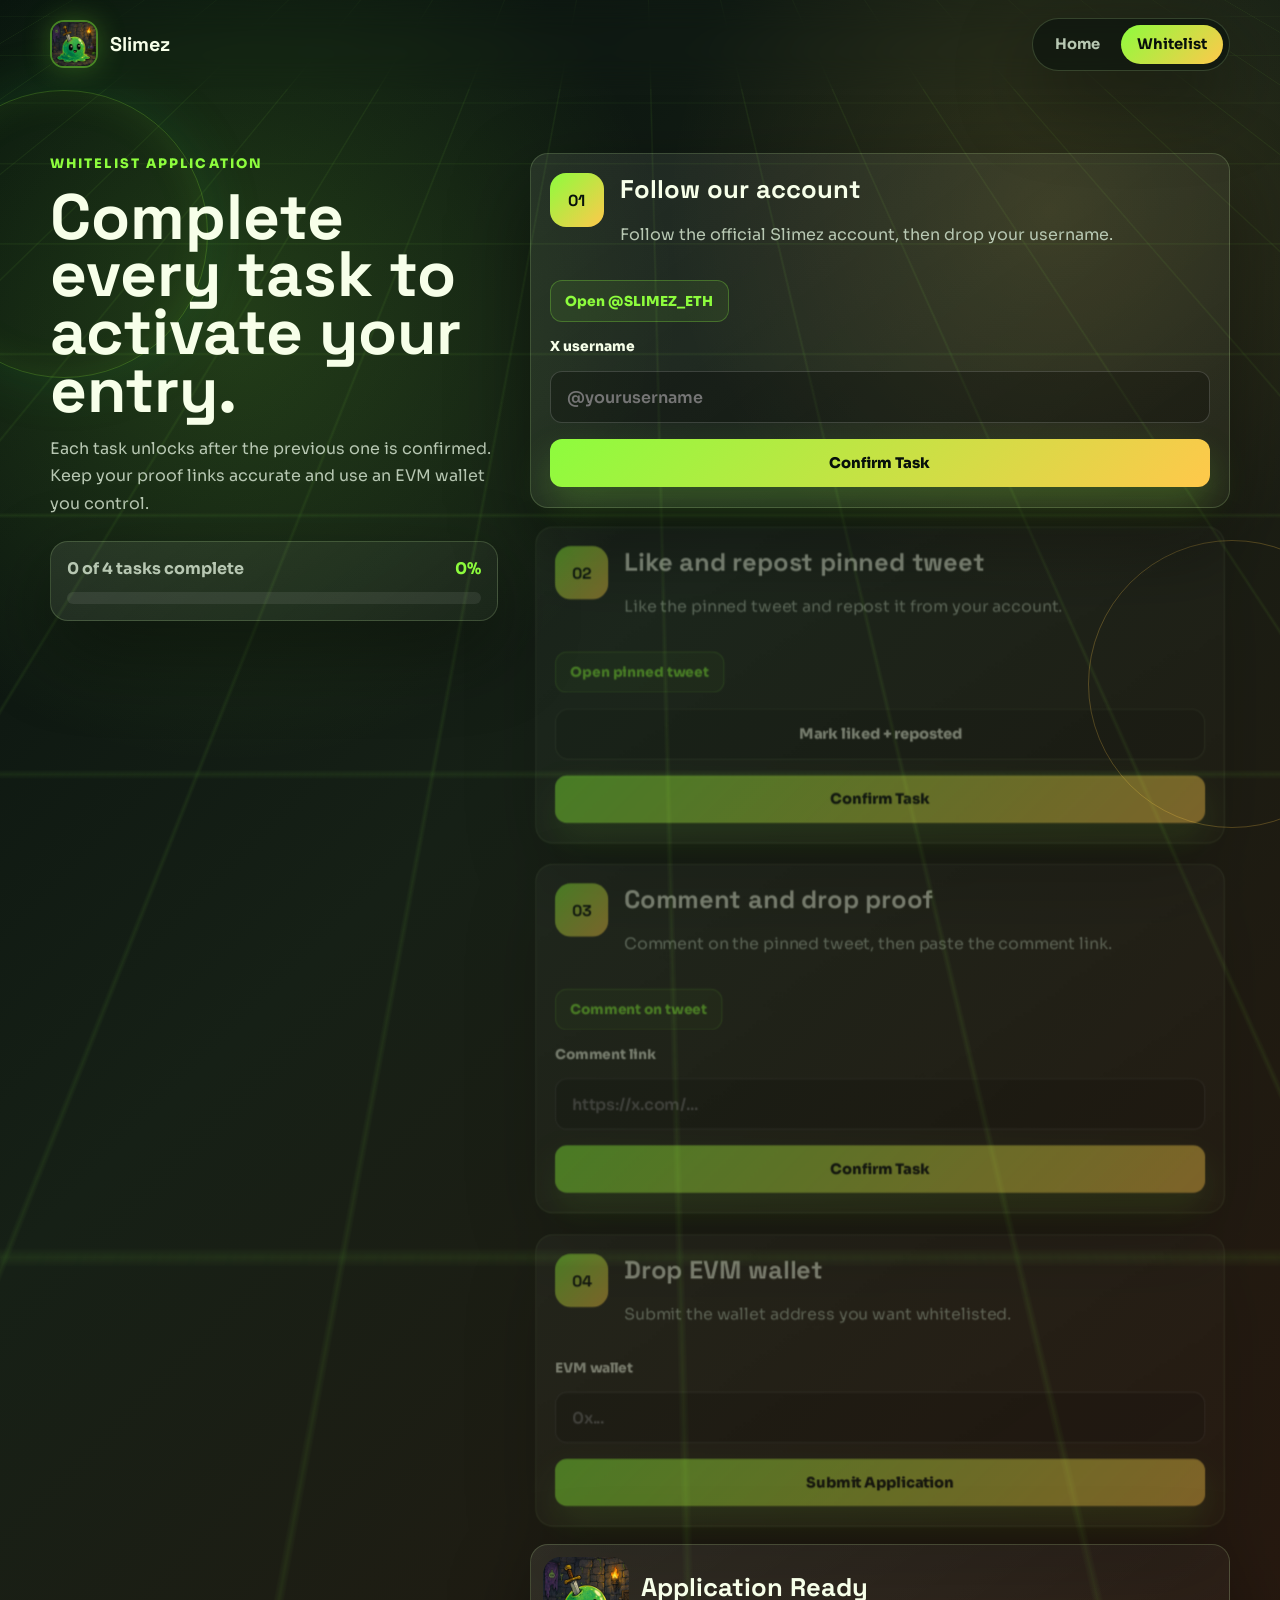
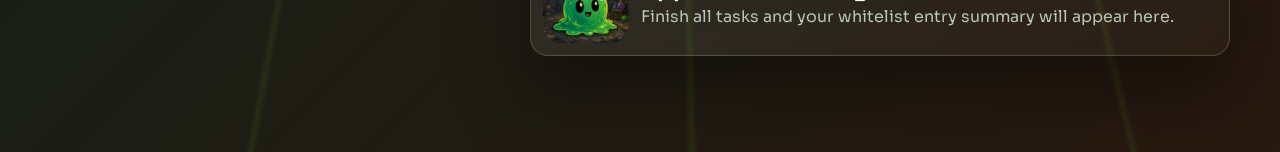
==== whitelist.html @ 78d11da3 "Initial commit - Slimez NFT Landing Page" ====
<!DOCTYPE html>
<html lang="en">
<head>
  <meta charset="UTF-8">
  <meta name="viewport" content="width=device-width, initial-scale=1.0">
  <title>Slimez | Whitelist Application</title>
  <link rel="preconnect" href="https://fonts.googleapis.com">
  <link rel="preconnect" href="https://fonts.gstatic.com" crossorigin>
  <link href="https://fonts.googleapis.com/css2?family=Space+Grotesk:wght@500;600;700&family=Sora:wght@400;500;600;700&display=swap" rel="stylesheet">
  <link rel="icon" type="image/jpg" href="LOGO.jpg">
  <link rel="stylesheet" href="styles.css">
</head>
<body>
  <div class="scene-grid" aria-hidden="true"></div>
  <div class="orbital orbital-a" aria-hidden="true"></div>
  <div class="orbital orbital-b" aria-hidden="true"></div>

  <header class="site-header">
    <a class="brand" href="index.html" aria-label="Slimez home">
      <img src="LOGO.jpg" alt="Slimez logo">
      <span>Slimez</span>
    </a>
    <nav class="nav-links" aria-label="Primary navigation">
      <a href="index.html">Home</a>
      <a class="active" href="whitelist.html">Whitelist</a>
    </nav>
  </header>

  <main class="page-shell application-layout">
    <section class="application-intro reveal">
      <p class="eyebrow">Whitelist Application</p>
      <h1>Complete every task to activate your entry.</h1>
      <p>Each task unlocks after the previous one is confirmed. Keep your proof links accurate and use an EVM wallet you control.</p>
      <div class="progress-panel" aria-label="Application progress">
        <div class="progress-copy">
          <span id="progressLabel">0 of 4 tasks complete</span>
          <strong id="progressPercent">0%</strong>
        </div>
        <div class="progress-track">
          <div id="progressFill" class="progress-fill"></div>
        </div>
      </div>
    </section>

    <section class="checklist-shell reveal delay-1" aria-label="Whitelist task checklist">
      <form id="whitelistForm" class="task-list">
        <article class="task-card active" data-task="0">
          <div class="task-head">
            <span class="task-number">01</span>
            <div>
              <h2>Follow our account</h2>
              <p>Follow the official Slimez account, then drop your username.</p>
            </div>
          </div>
          <a class="task-link" href="https://x.com/SLIMEZ_ETH" target="_blank" rel="noopener noreferrer">Open @SLIMEZ_ETH</a>
          <label for="username">X username</label>
          <input id="username" name="username" type="text" placeholder="@yourusername" autocomplete="off" required>
          <button type="button" class="button primary task-next">Confirm Task</button>
        </article>

        <article class="task-card locked" data-task="1">
          <div class="task-head">
            <span class="task-number">02</span>
            <div>
              <h2>Like and repost pinned tweet</h2>
              <p>Like the pinned tweet and repost it from your account.</p>
            </div>
          </div>
          <a class="task-link" href="https://x.com/SLIMEZ_ETH/status/2051408380132999230" target="_blank" rel="noopener noreferrer">Open pinned tweet</a>
          <button type="button" class="proof-toggle" id="pinnedTweet" data-confirmed="false" aria-pressed="false">Mark liked + reposted</button>
          <p class="task-error" data-error-for="pinnedTweet">Please confirm that you liked and reposted the tweet.</p>
          <button type="button" class="button primary task-next">Confirm Task</button>
        </article>

        <article class="task-card locked" data-task="2">
          <div class="task-head">
            <span class="task-number">03</span>
            <div>
              <h2>Comment and drop proof</h2>
              <p>Comment on the pinned tweet, then paste the comment link.</p>
            </div>
          </div>
          <a class="task-link" href="https://x.com/SLIMEZ_ETH/status/2051408380132999230" target="_blank" rel="noopener noreferrer">Comment on tweet</a>
          <label for="commentLink">Comment link</label>
          <input id="commentLink" name="commentLink" type="url" placeholder="https://x.com/..." required>
          <button type="button" class="button primary task-next">Confirm Task</button>
        </article>

        <article class="task-card locked" data-task="3">
          <div class="task-head">
            <span class="task-number">04</span>
            <div>
              <h2>Drop EVM wallet</h2>
              <p>Submit the wallet address you want whitelisted.</p>
            </div>
          </div>
          <label for="wallet">EVM wallet</label>
          <input id="wallet" name="wallet" type="text" placeholder="0x..." minlength="42" maxlength="42" required>
          <button type="submit" class="button primary">Submit Application</button>
        </article>
      </form>

      <aside class="submission-card" id="submissionCard" aria-live="polite">
        <img src="LOGO.jpg" alt="Slimez mascot">
        <div>
          <h2>Application Ready</h2>
          <p>Finish all tasks and your whitelist entry summary will appear here.</p>
        </div>
      </aside>
    </section>
  </main>

  <!-- Success Modal -->
  <div id="successModal" class="modal-overlay">
    <div class="modal-content">
      <div class="modal-header">
        <img src="LOGO.jpg" alt="Success Slime" class="modal-slime">
        <h2>Dungeon Cleared!</h2>
      </div>
      <p>Your whitelist application has been submitted successfully. Complete the final step by sharing your progress on X.</p>
      <div class="modal-actions">
        <a id="tweetBtn" href="#" target="_blank" class="button primary">Share on X</a>
        <button type="button" class="button ghost" onclick="document.getElementById('successModal').classList.remove('active')">Close</button>
      </div>
    </div>
  </div>

  <script src="app.js?v=2"></script>
</body>
</html>
---- styles.css ----
:root {
  color-scheme: dark;
  --ink: #f7ffe9;
  --muted: #b7c7b2;
  --acid: #8dfc3d;
  --moss: #23b153;
  --gold: #ffc84b;
  --ember: #ff7438;
  --violet: #7f5cff;
  --panel: rgba(12, 22, 18, 0.78);
  --panel-strong: rgba(20, 35, 26, 0.94);
  --line: rgba(212, 255, 169, 0.18);
  --shadow: 0 30px 80px rgba(0, 0, 0, 0.42);
}

* {
  box-sizing: border-box;
}

html {
  scroll-behavior: smooth;
}

body {
  min-height: 100vh;
  margin: 0;
  overflow-x: hidden;
  color: var(--ink);
  font-family: "Sora", Arial, sans-serif;
  background:
    radial-gradient(circle at 18% 18%, rgba(141, 252, 61, 0.17), transparent 28rem),
    radial-gradient(circle at 82% 12%, rgba(255, 200, 75, 0.13), transparent 24rem),
    linear-gradient(135deg, #06100d 0%, #162016 42%, #28180f 100%);
}

a {
  color: inherit;
  text-decoration: none;
}

.scene-grid {
  position: fixed;
  inset: 0;
  z-index: -3;
  background-image:
    linear-gradient(rgba(141, 252, 61, 0.07) 1px, transparent 1px),
    linear-gradient(90deg, rgba(141, 252, 61, 0.07) 1px, transparent 1px);
  background-size: 72px 72px;
  transform: perspective(700px) rotateX(64deg) translateY(-20%);
  transform-origin: top;
  animation: gridDrift 18s linear infinite;
}

.orbital {
  position: fixed;
  z-index: -2;
  width: 18rem;
  aspect-ratio: 1;
  border: 1px solid rgba(141, 252, 61, 0.24);
  border-radius: 50%;
  filter: blur(0.2px);
  animation: slowSpin 18s linear infinite;
}

.orbital-a {
  top: 10%;
  left: -5rem;
  box-shadow: inset 0 0 40px rgba(141, 252, 61, 0.1), 0 0 60px rgba(35, 177, 83, 0.16);
}

.orbital-b {
  right: -6rem;
  bottom: 8%;
  border-color: rgba(255, 200, 75, 0.26);
  animation-duration: 23s;
}

.site-header {
  position: sticky;
  top: 0;
  z-index: 20;
  display: flex;
  align-items: center;
  justify-content: space-between;
  gap: 1rem;
  width: min(1180px, calc(100% - 32px));
  margin: 0 auto;
  padding: 18px 0;
  backdrop-filter: blur(16px);
}

.brand {
  display: inline-flex;
  align-items: center;
  gap: 0.75rem;
  font-family: "Space Grotesk", sans-serif;
  font-size: 1.24rem;
  font-weight: 700;
}

.brand img {
  width: 48px;
  height: 48px;
  border: 2px solid rgba(141, 252, 61, 0.46);
  border-radius: 14px;
  object-fit: cover;
  box-shadow: 0 0 28px rgba(141, 252, 61, 0.26);
}

.nav-links {
  display: flex;
  gap: 0.35rem;
  padding: 0.35rem;
  border: 1px solid var(--line);
  border-radius: 999px;
  background: rgba(5, 13, 10, 0.54);
  box-shadow: var(--shadow);
}

.nav-links a {
  padding: 0.68rem 1rem;
  border-radius: 999px;
  color: var(--muted);
  font-size: 0.92rem;
  font-weight: 700;
  transition: 0.25s ease;
}

.nav-links a:hover,
.nav-links a.active {
  color: #07100b;
  background: linear-gradient(135deg, var(--acid), var(--gold));
}

.page-shell {
  width: min(1180px, calc(100% - 32px));
  margin: 0 auto;
}

.hero {
  display: grid;
  grid-template-columns: minmax(0, 1fr) minmax(320px, 0.82fr);
  align-items: center;
  gap: 4rem;
  min-height: calc(100vh - 88px);
  padding: 4rem 0 5rem;
}

.eyebrow {
  margin: 0 0 0.85rem;
  color: var(--acid);
  font-size: 0.82rem;
  font-weight: 800;
  letter-spacing: 0.16em;
  text-transform: uppercase;
}

h1,
h2 {
  margin: 0;
  font-family: "Space Grotesk", sans-serif;
  letter-spacing: 0;
}

h1 {
  max-width: 760px;
  font-size: clamp(3rem, 8vw, 6.9rem);
  line-height: 0.9;
}

h2 {
  font-size: clamp(1.25rem, 2vw, 1.65rem);
}

p {
  color: var(--muted);
  line-height: 1.7;
}

.hero-text {
  max-width: 620px;
  margin: 1.35rem 0 0;
  font-size: 1.08rem;
}

.hero-actions {
  display: flex;
  flex-wrap: wrap;
  gap: 0.9rem;
  margin-top: 2rem;
}

.button {
  display: inline-flex;
  align-items: center;
  justify-content: center;
  min-height: 48px;
  padding: 0.85rem 1.15rem;
  border: 0;
  border-radius: 12px;
  font: 800 0.92rem "Sora", sans-serif;
  cursor: pointer;
  transition: transform 0.24s ease, box-shadow 0.24s ease, opacity 0.24s ease;
}

.button:hover {
  transform: translateY(-2px);
}

.button.primary {
  color: #07100b;
  background: linear-gradient(135deg, var(--acid), var(--gold));
  box-shadow: 0 18px 36px rgba(141, 252, 61, 0.22);
}

.button.ghost {
  border: 1px solid var(--line);
  color: var(--ink);
  background: rgba(255, 255, 255, 0.05);
}

.hero-stage {
  position: relative;
  display: grid;
  min-height: 560px;
  place-items: center;
  perspective: 1000px;
}

.slime-card {
  position: relative;
  width: min(92vw, 420px);
  aspect-ratio: 1;
  overflow: hidden;
  border: 1px solid rgba(141, 252, 61, 0.32);
  border-radius: 32px;
  background: var(--panel);
  box-shadow: var(--shadow), 0 0 80px rgba(141, 252, 61, 0.18);
  transform-style: preserve-3d;
  animation: floatCard 5.8s ease-in-out infinite;
}

.slime-card img,
.submission-card img,
.relic-core img {
  width: 100%;
  height: 100%;
  object-fit: cover;
}

.shine {
  position: absolute;
  inset: 0;
  background: linear-gradient(120deg, transparent 18%, rgba(255, 255, 255, 0.26), transparent 48%);
  transform: translateX(-120%);
  animation: shineSweep 3.8s ease-in-out infinite;
}

.floating-token {
  position: absolute;
  display: grid;
  width: 76px;
  height: 76px;
  place-items: center;
  border: 1px solid rgba(255, 255, 255, 0.16);
  border-radius: 22px;
  color: #07100b;
  background: linear-gradient(135deg, var(--gold), var(--acid));
  box-shadow: 0 18px 35px rgba(0, 0, 0, 0.32);
  font-family: "Space Grotesk", sans-serif;
  font-weight: 900;
  animation: tokenBob 4s ease-in-out infinite;
}

.token-one {
  top: 12%;
  right: 6%;
}

.token-two {
  left: 5%;
  bottom: 20%;
  animation-delay: -1.2s;
}

.token-three {
  right: 16%;
  bottom: 10%;
  animation-delay: -2.1s;
}

.feature-band {
  padding: 4.5rem 0 6rem;
  border-top: 1px solid var(--line);
  background: rgba(0, 0, 0, 0.2);
}

.feature-grid,
.jewelry-grid {
  display: grid;
  grid-template-columns: repeat(3, minmax(0, 1fr));
  gap: 1rem;
}

.feature,
.jewel-card,
.task-card,
.submission-card,
.progress-panel {
  border: 1px solid var(--line);
  border-radius: 18px;
  background: linear-gradient(145deg, rgba(255, 255, 255, 0.08), rgba(255, 255, 255, 0.025));
  box-shadow: var(--shadow);
  backdrop-filter: blur(18px);
}

.feature,
.jewel-card {
  min-height: 230px;
  padding: 1.35rem;
  transform-style: preserve-3d;
  transition: transform 0.25s ease, border-color 0.25s ease;
}

.feature:hover,
.jewel-card:hover {
  border-color: rgba(141, 252, 61, 0.46);
  transform: translateY(-8px) rotateX(3deg);
}

.feature span {
  color: var(--gold);
  font-family: "Space Grotesk", sans-serif;
  font-size: 2.3rem;
  font-weight: 800;
}

.application-layout {
  display: grid;
  grid-template-columns: 0.78fr 1.22fr;
  gap: 2rem;
  padding: 4rem 0 6rem;
}

.application-intro {
  position: sticky;
  top: 96px;
  align-self: start;
}

.application-intro h1,
.jewelry-hero h1 {
  font-size: clamp(2.5rem, 5vw, 5.4rem);
}

.progress-panel {
  margin-top: 1.5rem;
  padding: 1rem;
}

.progress-copy {
  display: flex;
  align-items: center;
  justify-content: space-between;
  gap: 1rem;
  margin-bottom: 0.85rem;
  color: var(--muted);
  font-weight: 700;
}

.progress-copy strong {
  color: var(--acid);
}

.progress-track {
  height: 12px;
  overflow: hidden;
  border-radius: 99px;
  background: rgba(255, 255, 255, 0.08);
}

.progress-fill {
  width: 0;
  height: 100%;
  border-radius: inherit;
  background: linear-gradient(90deg, var(--moss), var(--acid), var(--gold));
  transition: width 0.42s ease;
}

.checklist-shell {
  display: grid;
  gap: 1rem;
}

.task-list {
  display: grid;
  gap: 1rem;
}

.task-card {
  position: relative;
  display: grid;
  gap: 1rem;
  padding: 1.2rem;
  transition: opacity 0.3s ease, transform 0.3s ease, border-color 0.3s ease;
}

.task-card.locked {
  opacity: 0.42;
  pointer-events: none;
  transform: scale(0.985);
}

.task-card.complete {
  border-color: rgba(141, 252, 61, 0.56);
}

.task-card.complete::after {
  content: "Complete";
  position: absolute;
  top: 1rem;
  right: 1rem;
  padding: 0.38rem 0.62rem;
  border-radius: 999px;
  color: #07100b;
  background: var(--acid);
  font-size: 0.72rem;
  font-weight: 900;
}

.task-head {
  display: grid;
  grid-template-columns: auto 1fr;
  gap: 1rem;
}

.task-number {
  display: grid;
  width: 54px;
  height: 54px;
  place-items: center;
  border-radius: 16px;
  color: #07100b;
  background: linear-gradient(135deg, var(--acid), var(--gold));
  font-family: "Space Grotesk", sans-serif;
  font-weight: 900;
}

label {
  color: var(--ink);
  font-size: 0.86rem;
  font-weight: 800;
}

.task-link {
  display: inline-flex;
  align-items: center;
  justify-content: center;
  width: fit-content;
  min-height: 42px;
  padding: 0.68rem 0.9rem;
  border: 1px solid rgba(141, 252, 61, 0.28);
  border-radius: 12px;
  color: var(--acid);
  background: rgba(141, 252, 61, 0.08);
  font-size: 0.86rem;
  font-weight: 900;
  transition: transform 0.24s ease, border-color 0.24s ease;
}

.task-link:hover {
  border-color: rgba(141, 252, 61, 0.72);
  transform: translateY(-2px);
}

input[type="text"],
input[type="url"] {
  width: 100%;
  min-height: 52px;
  padding: 0 1rem;
  border: 1px solid rgba(255, 255, 255, 0.16);
  border-radius: 12px;
  outline: 0;
  color: var(--ink);
  background: rgba(0, 0, 0, 0.26);
  font: 600 1rem "Sora", sans-serif;
}

input:focus {
  border-color: var(--acid);
  box-shadow: 0 0 0 4px rgba(141, 252, 61, 0.12);
}

.proof-toggle {
  display: flex;
  align-items: center;
  justify-content: center;
  min-height: 52px;
  padding: 0.85rem 1rem;
  border: 1px solid var(--line);
  border-radius: 14px;
  color: var(--ink);
  background: rgba(0, 0, 0, 0.18);
  font: 900 0.92rem "Sora", sans-serif;
  cursor: pointer;
  transition: 0.24s ease;
}

.proof-toggle[aria-pressed="true"] {
  border-color: rgba(141, 252, 61, 0.68);
  color: #07100b;
  background: linear-gradient(135deg, var(--acid), var(--gold));
}

.task-error {
  display: none;
  margin: -0.3rem 0 0;
  color: #ffb199;
  font-size: 0.82rem;
  font-weight: 700;
}

.task-error.visible {
  display: block;
}

.submission-card {
  display: grid;
  grid-template-columns: 86px 1fr;
  gap: 0.75rem;
  align-items: center;
  padding: 0.75rem;
}

.submission-card img {
  width: 86px;
  height: 86px;
  border-radius: 18px;
}

.submission-card h2,
.submission-card p {
  margin: 0;
}

.summary-line {
  overflow-wrap: anywhere;
  font-size: 0.86rem;
}



.reveal {
  opacity: 0;
  transform: translateY(24px);
  animation: revealUp 0.75s ease forwards;
}

.delay-1 {
  animation-delay: 0.16s;
}

.delay-2 {
  animation-delay: 0.3s;
}

@keyframes revealUp {
  to {
    opacity: 1;
    transform: translateY(0);
  }
}

@keyframes gridDrift {
  to {
    background-position: 0 72px, 72px 0;
  }
}

@keyframes slowSpin {
  to {
    transform: rotate(360deg);
  }
}

@keyframes floatCard {
  0%,
  100% {
    transform: translateY(0) rotateX(3deg) rotateY(-6deg);
  }
  50% {
    transform: translateY(-18px) rotateX(-2deg) rotateY(7deg);
  }
}

@keyframes shineSweep {
  45%,
  100% {
    transform: translateX(120%);
  }
}

@keyframes tokenBob {
  0%,
  100% {
    transform: translateY(0) rotateZ(-7deg);
  }
  50% {
    transform: translateY(-18px) rotateZ(8deg);
  }
}

@keyframes orbitGem {
  0%,
  100% {
    transform: translate3d(0, 0, 40px) rotate(0deg);
  }
  50% {
    transform: translate3d(16px, -18px, 90px) rotate(16deg);
  }
}

@media (max-width: 900px) {
  .hero,
  .application-layout,
  .jewelry-hero {
    grid-template-columns: 1fr;
  }

  .hero {
    gap: 2rem;
    padding-top: 2rem;
  }

  .hero-stage {
    min-height: 460px;
  }

  .application-intro {
    position: static;
  }

  .feature-grid,
  .jewelry-grid {
    grid-template-columns: 1fr;
  }
}

@media (max-width: 640px) {
  .site-header {
    align-items: stretch;
    flex-direction: column;
  }

  .nav-links {
    justify-content: space-between;
    width: 100%;
  }

  .nav-links a {
    flex: 1;
    padding-inline: 0.5rem;
    text-align: center;
  }

  h1 {
    font-size: clamp(2.7rem, 14vw, 4.4rem);
  }

  .hero-stage {
    min-height: 390px;
  }

  .floating-token {
    width: 58px;
    height: 58px;
    border-radius: 16px;
  }

  .task-head,
  .submission-card {
    grid-template-columns: 1fr;
  }
}

@media (prefers-reduced-motion: reduce) {
  *,
  *::before,
  *::after {
    scroll-behavior: auto !important;
    animation-duration: 0.01ms !important;
    animation-iteration-count: 1 !important;
    transition-duration: 0.01ms !important;
  }
}

/* NEW LANDING PAGE SPECIFIC STYLES */
.slimez-landing {
  --bg-start: #0a1a0a;
  --bg-end: #1a2e1a;
  --accent: #c8f135;
  --text-primary: #f0f5e1;
  --text-muted: rgba(240, 245, 225, 0.7);
  --dark-pill: rgba(0, 0, 0, 0.6);
  --font-display: 'Syne', sans-serif;
  --font-main: 'Space Grotesk', sans-serif;
}

.slimez-landing body {
  background-color: var(--bg-start);
  color: var(--text-primary);
  font-family: var(--font-main);
}

.slimez-landing .bg-gradient {
  position: fixed;
  inset: 0;
  background: linear-gradient(135deg, var(--bg-start) 0%, var(--bg-end) 100%);
  z-index: -3;
}

.slimez-landing .grid-overlay {
  position: fixed;
  inset: 0;
  background-image: 
    linear-gradient(rgba(200, 241, 53, 0.05) 1px, transparent 1px),
    linear-gradient(90deg, rgba(200, 241, 53, 0.05) 1px, transparent 1px);
  background-size: 50px 50px;
  z-index: -2;
  pointer-events: none;
}

.slimez-landing .glow-circles {
  position: fixed;
  inset: 0;
  z-index: -1;
  pointer-events: none;
}

.slimez-landing .glow {
  position: absolute;
  width: 40vw;
  height: 40vw;
  border-radius: 50%;
  background: radial-gradient(circle, rgba(200, 241, 53, 0.08) 0%, transparent 70%);
  filter: blur(60px);
  animation: float-glow 20s infinite alternate ease-in-out;
}

.slimez-landing .glow-1 { top: -10%; left: -10%; }
.slimez-landing .glow-2 { bottom: -10%; right: -10%; animation-delay: -5s; }
.slimez-landing .glow-3 { top: 40%; left: 50%; width: 30vw; height: 30vw; animation-delay: -10s; }

@keyframes float-glow {
  0% { transform: translate(0, 0) scale(1); }
  100% { transform: translate(100px, 50px) scale(1.1); }
}

.slimez-landing .hero {
  padding: 8rem 0;
  min-height: calc(100vh - 100px);
  display: flex;
  align-items: center;
}

.slimez-landing .hero-grid {
  display: grid;
  grid-template-columns: 1.2fr 1fr;
  gap: 4rem;
  align-items: center;
  max-width: 1200px;
  margin: 0 auto;
  padding: 0 2rem;
}

.slimez-landing .eyebrow {
  display: block;
  color: var(--accent);
  font-weight: 800;
  font-size: 0.85rem;
  letter-spacing: 0.2em;
  margin-bottom: 1.5rem;
  text-transform: uppercase;
}

.slimez-landing .headline {
  font-family: var(--font-display);
  font-size: clamp(3rem, 6vw, 4.5rem);
  line-height: 1;
  font-weight: 800;
  margin-bottom: 2.5rem;
  letter-spacing: -0.03em;
  color: var(--text-primary);
}

.slimez-landing .btn-primary {
  display: inline-block;
  background-color: var(--accent);
  color: var(--bg-start);
  text-decoration: none;
  padding: 1.2rem 2.5rem;
  border-radius: 12px;
  font-weight: 800;
  font-size: 1.1rem;
  transition: transform 0.3s ease, box-shadow 0.3s ease;
  box-shadow: 0 10px 30px rgba(200, 241, 53, 0.2);
  border: none;
}

.slimez-landing .btn-primary:hover {
  transform: translateY(-3px);
  box-shadow: 0 15px 40px rgba(200, 241, 53, 0.3);
}

.slimez-landing .hero-image-wrapper {
  position: relative;
  width: 100%;
  max-width: 500px;
  justify-self: center;
}

.slimez-landing .image-container {
  position: relative;
  aspect-ratio: 1;
  border-radius: 24px;
}

.slimez-landing .main-image {
  width: 100%;
  height: 100%;
  object-fit: cover;
  border-radius: 24px;
  border: 1px solid rgba(255, 255, 255, 0.1);
  box-shadow: 0 30px 60px rgba(0, 0, 0, 0.5);
}

.slimez-landing .badge {
  position: absolute;
  background: var(--dark-pill);
  color: var(--accent);
  padding: 0.8rem 1.2rem;
  border-radius: 12px;
  font-weight: 800;
  font-family: var(--font-display);
  border: 1px solid rgba(200, 241, 53, 0.3);
  backdrop-filter: blur(10px);
  box-shadow: 0 10px 20px rgba(0, 0, 0, 0.3);
  animation: float-badge 4s infinite ease-in-out;
}

.slimez-landing .badge-wl { top: 1.5rem; right: 1.5rem; }
.slimez-landing .badge-evm { bottom: 1.5rem; left: 1.5rem; animation-delay: -1s; }
.slimez-landing .badge-rt { bottom: 1.5rem; right: 1.5rem; animation-delay: -2s; }

@keyframes float-badge {
  0%, 100% { transform: translateY(0); }
  50% { transform: translateY(-10px); }
}

/* SUCCESS MODAL STYLES */
.modal-overlay {
  position: fixed;
  inset: 0;
  background: rgba(0, 0, 0, 0.85);
  backdrop-filter: blur(12px);
  display: grid;
  place-items: center;
  z-index: 1000;
  opacity: 0;
  pointer-events: none;
  transition: opacity 0.4s ease;
}

.modal-overlay.active {
  opacity: 1;
  pointer-events: auto;
}

.modal-content {
  background: linear-gradient(145deg, #1a2e1a, #0a1a0a);
  border: 1px solid #c8f135;
  border-radius: 32px;
  padding: 3rem;
  max-width: 500px;
  width: min(90vw, 100%);
  text-align: center;
  box-shadow: 0 0 100px rgba(200, 241, 53, 0.15);
  transform: translateY(20px);
  transition: transform 0.4s cubic-bezier(0.34, 1.56, 0.64, 1);
}

.modal-overlay.active .modal-content {
  transform: translateY(0);
}

.modal-header {
  margin-bottom: 2rem;
}

.modal-slime {
  width: 120px;
  height: 120px;
  border-radius: 24px;
  object-fit: cover;
  border: 2px solid #c8f135;
  margin-bottom: 1.5rem;
  box-shadow: 0 0 30px rgba(200, 241, 53, 0.3);
}

.modal-content h2 {
  font-family: 'Syne', sans-serif;
  font-size: 2.5rem;
  color: #c8f135;
  margin: 0;
}

.modal-content p {
  color: rgba(240, 245, 225, 0.7);
  font-size: 1.1rem;
  line-height: 1.6;
  margin-bottom: 2.5rem;
}

.modal-actions {
  display: flex;
  flex-direction: column;
  gap: 1rem;
}

.modal-actions .button {
  width: 100%;
}
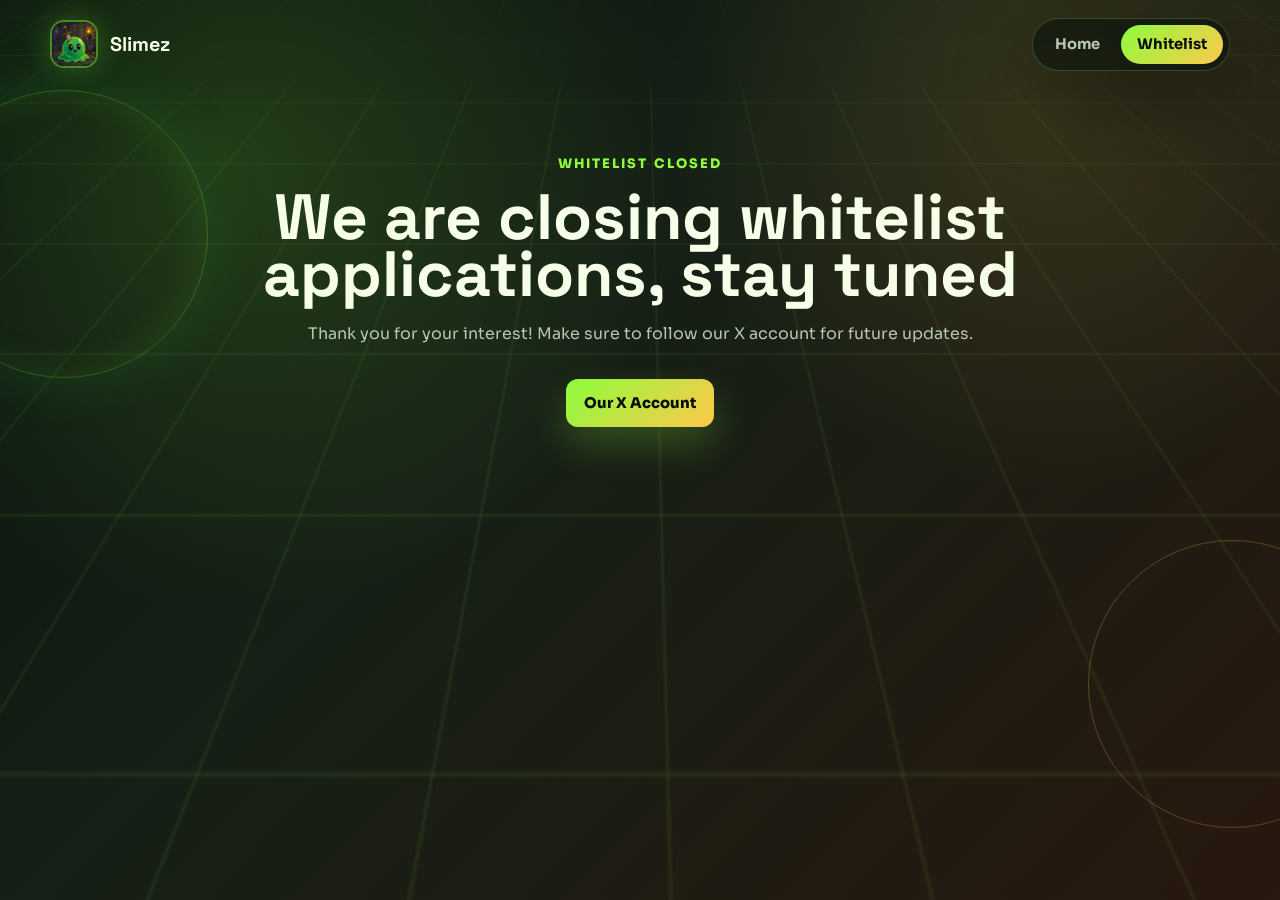
==== commit 7b7ecd36: "Add files via upload" ====
--- a/whitelist.html
+++ b/whitelist.html
@@ -26,87 +26,14 @@
     </nav>
   </header>
 
-  <main class="page-shell application-layout">
-    <section class="application-intro reveal">
-      <p class="eyebrow">Whitelist Application</p>
-      <h1>Complete every task to activate your entry.</h1>
-      <p>Each task unlocks after the previous one is confirmed. Keep your proof links accurate and use an EVM wallet you control.</p>
-      <div class="progress-panel" aria-label="Application progress">
-        <div class="progress-copy">
-          <span id="progressLabel">0 of 4 tasks complete</span>
-          <strong id="progressPercent">0%</strong>
-        </div>
-        <div class="progress-track">
-          <div id="progressFill" class="progress-fill"></div>
-        </div>
+  <main class="page-shell application-layout" style="display: flex; justify-content: center; align-items: center; min-height: 60vh;">
+    <section class="application-intro reveal" style="text-align: center;">
+      <p class="eyebrow">WHITELIST CLOSED</p>
+      <h1>We are closing whitelist applications, stay tuned</h1>
+      <p>Thank you for your interest! Make sure to follow our X account for future updates.</p>
+      <div style="margin-top: 2rem;">
+        <a href="https://x.com/SLIMEZ_ETH" target="_blank" rel="noopener noreferrer" class="button primary">Our X Account</a>
       </div>
-    </section>
-
-    <section class="checklist-shell reveal delay-1" aria-label="Whitelist task checklist">
-      <form id="whitelistForm" class="task-list">
-        <article class="task-card active" data-task="0">
-          <div class="task-head">
-            <span class="task-number">01</span>
-            <div>
-              <h2>Follow our account</h2>
-              <p>Follow the official Slimez account, then drop your username.</p>
-            </div>
-          </div>
-          <a class="task-link" href="https://x.com/SLIMEZ_ETH" target="_blank" rel="noopener noreferrer">Open @SLIMEZ_ETH</a>
-          <label for="username">X username</label>
-          <input id="username" name="username" type="text" placeholder="@yourusername" autocomplete="off" required>
-          <button type="button" class="button primary task-next">Confirm Task</button>
-        </article>
-
-        <article class="task-card locked" data-task="1">
-          <div class="task-head">
-            <span class="task-number">02</span>
-            <div>
-              <h2>Like and repost pinned tweet</h2>
-              <p>Like the pinned tweet and repost it from your account.</p>
-            </div>
-          </div>
-          <a class="task-link" href="https://x.com/SLIMEZ_ETH/status/2051408380132999230" target="_blank" rel="noopener noreferrer">Open pinned tweet</a>
-          <button type="button" class="proof-toggle" id="pinnedTweet" data-confirmed="false" aria-pressed="false">Mark liked + reposted</button>
-          <p class="task-error" data-error-for="pinnedTweet">Please confirm that you liked and reposted the tweet.</p>
-          <button type="button" class="button primary task-next">Confirm Task</button>
-        </article>
-
-        <article class="task-card locked" data-task="2">
-          <div class="task-head">
-            <span class="task-number">03</span>
-            <div>
-              <h2>Comment and drop proof</h2>
-              <p>Comment on the pinned tweet, then paste the comment link.</p>
-            </div>
-          </div>
-          <a class="task-link" href="https://x.com/SLIMEZ_ETH/status/2051408380132999230" target="_blank" rel="noopener noreferrer">Comment on tweet</a>
-          <label for="commentLink">Comment link</label>
-          <input id="commentLink" name="commentLink" type="url" placeholder="https://x.com/..." required>
-          <button type="button" class="button primary task-next">Confirm Task</button>
-        </article>
-
-        <article class="task-card locked" data-task="3">
-          <div class="task-head">
-            <span class="task-number">04</span>
-            <div>
-              <h2>Drop EVM wallet</h2>
-              <p>Submit the wallet address you want whitelisted.</p>
-            </div>
-          </div>
-          <label for="wallet">EVM wallet</label>
-          <input id="wallet" name="wallet" type="text" placeholder="0x..." minlength="42" maxlength="42" required>
-          <button type="submit" class="button primary">Submit Application</button>
-        </article>
-      </form>
-
-      <aside class="submission-card" id="submissionCard" aria-live="polite">
-        <img src="LOGO.jpg" alt="Slimez mascot">
-        <div>
-          <h2>Application Ready</h2>
-          <p>Finish all tasks and your whitelist entry summary will appear here.</p>
-        </div>
-      </aside>
     </section>
   </main>
 
